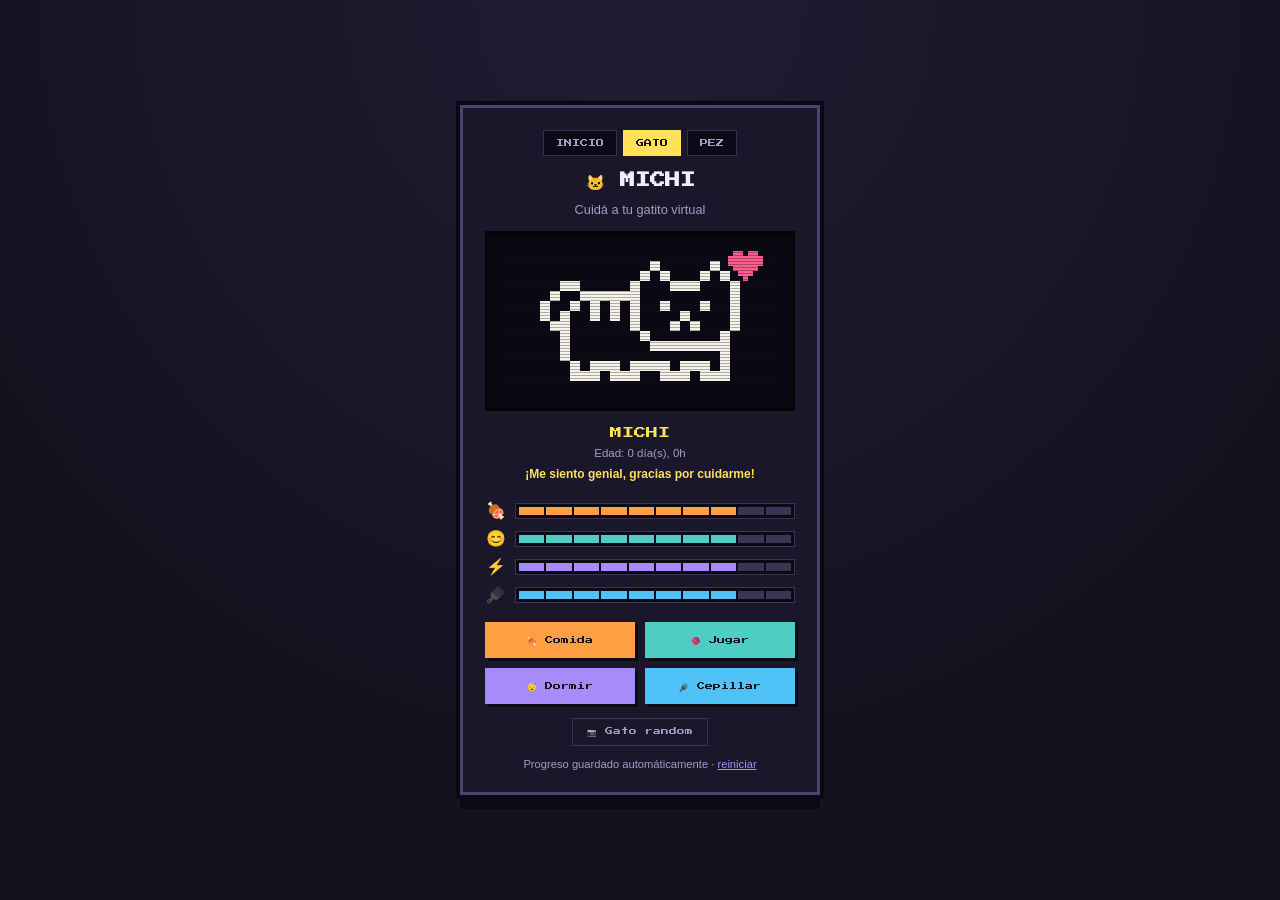
==== cat.html @ 88df9312 "Refactor game interface and add new features - Updated index.html to change the title and improve st" ====
<!DOCTYPE html>
<html lang="es">
<head>
<meta charset="UTF-8">
<meta name="viewport" content="width=device-width, initial-scale=1.0">
<title>Michi Tamagotchi</title>
<link rel="preconnect" href="https://fonts.googleapis.com">
<link rel="preconnect" href="https://fonts.gstatic.com" crossorigin>
<link href="https://fonts.googleapis.com/css2?family=Press+Start+2P&display=swap" rel="stylesheet">
<style>
  :root {
    --bg: #14121f;
    --shell: #211d33;
    --shell-border: #34304e;
    --screen: #0c0a16;
    --text: #f1eef7;
    --text-dim: #a49dc2;
    --pixel-on: #ffe15a;
    --pixel-off: #3a3552;

    --feed: #ff9f43;
    --play: #4ecdc4;
    --sleep: #a78bfa;
    --clean: #4fc3f7;
  }
  * { box-sizing: border-box; }
  body {
    margin: 0;
    min-height: 100vh;
    font-family: 'Segoe UI', Tahoma, Verdana, sans-serif;
    background: radial-gradient(circle at 50% 0%, #201c33, var(--bg) 70%);
    display: flex;
    align-items: center;
    justify-content: center;
    color: var(--text);
    padding: 16px;
  }
  .game {
    background: #1b172b;
    border: 3px solid #4a4370;
    box-shadow: 0 0 0 4px #0a0812, 0 14px 0 rgba(0,0,0,0.45);
    padding: 22px;
    width: 360px;
    max-width: 100%;
    text-align: center;
  }
  h1 {
    font-family: 'Press Start 2P', monospace;
    font-size: 0.95rem;
    line-height: 1.5;
    margin: 4px 0 10px;
    color: var(--text);
  }
  .subtitle {
    font-size: 0.8rem;
    color: var(--text-dim);
    margin-bottom: 14px;
  }
  .stage {
    background: var(--screen);
    border: 2px solid #050409;
    padding: 18px 10px;
    margin-bottom: 16px;
    position: relative;
    min-height: 180px;
    display: flex;
    align-items: center;
    justify-content: center;
    overflow: hidden;
    box-shadow: inset 0 3px 12px rgba(0,0,0,0.6);
  }
  /* CRT scanlines */
  .stage::after {
    content: '';
    position: absolute;
    inset: 0;
    pointer-events: none;
    z-index: 6;
    background: repeating-linear-gradient(
      0deg,
      rgba(0,0,0,0.30) 0px,
      rgba(0,0,0,0.30) 1px,
      transparent 1px,
      transparent 3px
    );
  }
  .cat {
    display: inline-block;
    line-height: 0;
    transition: transform 0.2s ease;
    cursor: pointer;
    user-select: none;
  }
  .cat-canvas {
    display: block;
    image-rendering: pixelated;
  }
  .photo-row {
    margin-bottom: 12px;
  }
  .photo-btn {
    background: transparent;
    border: 1px solid #3a3552;
    color: var(--text-dim);
    font-family: 'Press Start 2P', monospace;
    font-size: 0.48rem;
    padding: 8px 14px;
  }
  .photo-btn:hover {
    color: var(--text);
    border-color: var(--play);
    filter: none;
  }
  .photo-modal {
    position: fixed;
    inset: 0;
    z-index: 50;
    background: rgba(8, 6, 14, 0.82);
    display: flex;
    flex-direction: column;
    align-items: center;
    justify-content: center;
    gap: 18px;
    padding: 20px;
    cursor: pointer;
    animation: modalIn 0.18s ease-out;
  }
  .photo-modal.hidden { display: none; }
  @keyframes modalIn {
    from { opacity: 0; }
    to { opacity: 1; }
  }
  .polaroid {
    background: #f6f3ea;
    padding: 14px 14px 46px;
    box-shadow: 0 20px 45px rgba(0, 0, 0, 0.6);
    transform: rotate(-2deg);
    position: relative;
    animation: polaroidIn 0.28s cubic-bezier(0.2, 1.4, 0.5, 1);
  }
  @keyframes polaroidIn {
    from { transform: rotate(-2deg) scale(0.7); opacity: 0; }
    to { transform: rotate(-2deg) scale(1); opacity: 1; }
  }
  .polaroid-close {
    position: absolute;
    top: -14px;
    right: -14px;
    width: 34px;
    height: 34px;
    padding: 0;
    border: 3px solid #f6f3ea;
    border-radius: 50%;
    background: #e94560;
    color: #fff;
    font-size: 1.25rem;
    font-weight: 700;
    line-height: 1;
    box-shadow: 0 3px 10px rgba(0, 0, 0, 0.5);
    z-index: 2;
  }
  .polaroid-close:hover {
    background: #ff5d78;
    filter: none;
  }
  .polaroid-img {
    display: block;
    width: 260px;
    height: 260px;
    max-width: 68vw;
    max-height: 68vw;
    object-fit: cover;
    background: #ddd8cc;
  }
  .polaroid-img.loading { opacity: 0.25; }
  .polaroid-caption {
    position: absolute;
    left: 14px;
    right: 14px;
    bottom: 16px;
    text-align: center;
    font-family: 'Press Start 2P', monospace;
    font-size: 0.5rem;
    line-height: 1.6;
    color: #6b6486;
  }
  .photo-hint {
    font-size: 0.7rem;
    color: rgba(255, 255, 255, 0.55);
  }
  .cat.bounce { animation: bounce 0.5s ease; }
  .cat.sleep { animation: sway 3s ease-in-out infinite; }
  .cat.sad { animation: shiver 0.4s ease; }
  @keyframes bounce {
    0%, 100% { transform: translateY(0); }
    50% { transform: translateY(-18px); }
  }
  @keyframes sway {
    0%, 100% { transform: rotate(-4deg); }
    50% { transform: rotate(4deg); }
  }
  @keyframes shiver {
    0%, 100% { transform: translateX(0); }
    25% { transform: translateX(-4px); }
    75% { transform: translateX(4px); }
  }
  .emote-canvas {
    position: absolute;
    top: 18px;
    right: 30px;
    image-rendering: pixelated;
    animation: emotePulse 1.6s ease-in-out infinite;
  }
  @keyframes emotePulse {
    0%, 100% { transform: translateY(0) scale(1); }
    50% { transform: translateY(-5px) scale(1.08); }
  }
  .play-overlay {
    position: absolute;
    inset: 3px;
    background: var(--screen);
    display: flex;
    flex-direction: column;
    align-items: center;
    justify-content: center;
    overflow: hidden;
    z-index: 5;
  }
  .play-overlay.hidden { display: none; }
  .chase-track {
    position: relative;
    width: 100%;
    height: 112px;
  }
  .chase-canvas {
    position: absolute;
    top: 34px;
    left: 0;
    image-rendering: pixelated;
  }
  .play-overlay.laser .chase-canvas { animation: chaseCatLaser 1.8s ease-in-out; }
  .tool-canvas {
    position: absolute;
    left: 0;
    image-rendering: pixelated;
  }
  /* brushing: the cat stays put while the brush strokes its back */
  .play-overlay.brush .chase-canvas {
    left: 26%;
    animation: brushWiggle 0.45s ease-in-out infinite;
  }
  .play-overlay.brush .tool-canvas {
    top: 0;
    animation: brushStroke 0.6s ease-in-out infinite;
  }
  @keyframes brushWiggle {
    0%, 100% { transform: translateY(0); }
    50% { transform: translateY(2px); }
  }
  @keyframes brushStroke {
    0%, 100% { left: 30%; }
    50% { left: 58%; }
  }
  .chase-target {
    position: absolute;
    top: 0;
    left: 0;
    font-size: 1.2rem;
  }
  .play-overlay.laser .chase-target { animation: chaseTargetLaser 1.8s ease-in-out; color: #ff3b3b; text-shadow: 0 0 6px #ff3b3b; }
  @keyframes chaseCatLaser {
    0% { left: 0; transform: rotate(0deg); }
    20% { left: 30%; transform: rotate(-4deg); }
    40% { left: 8%; transform: rotate(4deg); }
    60% { left: 42%; transform: rotate(-4deg); }
    80% { left: 15%; transform: rotate(4deg); }
    100% { left: 32%; transform: rotate(0deg); }
  }
  @keyframes chaseTargetLaser {
    0% { left: 15%; }
    20% { left: 55%; }
    40% { left: 25%; }
    60% { left: 75%; }
    80% { left: 35%; }
    100% { left: 60%; }
  }
  .play-caption {
    margin-top: 6px;
    font-size: 0.72rem;
    color: var(--text-dim);
  }
  .catname {
    font-family: 'Press Start 2P', monospace;
    font-size: 0.75rem;
    margin: 4px 0 8px;
    color: var(--pixel-on);
  }
  .age {
    font-size: 0.72rem;
    color: var(--text-dim);
    margin-bottom: 8px;
  }
  .status-line {
    font-size: 0.75rem;
    min-height: 20px;
    margin-bottom: 14px;
    color: var(--pixel-on);
    font-weight: 600;
  }
  .stats { margin-bottom: 18px; }
  .stat-row {
    display: flex;
    align-items: center;
    gap: 8px;
    margin-bottom: 9px;
  }
  .stat-row .icon { width: 22px; text-align: center; font-size: 1rem; }
  .bar-track {
    flex: 1;
    display: flex;
    gap: 2px;
    background: var(--screen);
    border: 1px solid #3a3552;
    padding: 3px;
    height: 16px;
  }
  .bar-seg {
    flex: 1;
    background: var(--pixel-off);
    transition: background 0.25s ease;
  }
  .bar-seg.on { background: var(--seg-color, var(--pixel-on)); }
  .buttons {
    display: grid;
    grid-template-columns: 1fr 1fr;
    gap: 10px;
    margin-bottom: 14px;
  }
  button {
    border: none;
    cursor: pointer;
    transition: transform 0.08s ease, filter 0.15s ease;
  }
  button:hover { filter: brightness(1.08); }
  .buttons button {
    padding: 12px 8px;
    font-family: 'Press Start 2P', monospace;
    font-size: 0.5rem;
    line-height: 1.5;
    color: #16141f;
    box-shadow: 3px 3px 0 rgba(0,0,0,0.55);
  }
  .buttons button:active {
    transform: translate(2px, 2px);
    box-shadow: 1px 1px 0 rgba(0,0,0,0.55);
  }
  #btn-feed { background: var(--feed); }
  #btn-play { background: var(--play); }
  #btn-sleep { background: var(--sleep); }
  #btn-clean { background: var(--clean); }
  button:disabled {
    background: #3a3552 !important;
    color: #756e94;
    cursor: not-allowed;
    filter: none;
  }
  .footer-row {
    font-size: 0.7rem;
    color: var(--text-dim);
  }
  .reset-link {
    background: none;
    border: none;
    color: var(--sleep);
    text-decoration: underline;
    padding: 0;
    font-size: 0.7rem;
    font-weight: 400;
    cursor: pointer;
  }
  .tabs { display: flex; gap: 6px; justify-content: center; margin-bottom: 14px; }
  .tabs a {
    font-family: 'Press Start 2P', monospace;
    font-size: 0.5rem;
    text-decoration: none;
    padding: 8px 12px;
    color: var(--text-dim);
    background: var(--screen);
    border: 1px solid var(--shell-border);
  }
  .tabs a.active { color: #16141f; background: var(--pixel-on); border-color: var(--pixel-on); }
</style>
</head>
<body>
  <div class="game">
    <div class="tabs">
      <a href="index.html">INICIO</a>
      <a href="cat.html" class="active">GATO</a>
      <a href="fish.html">PEZ</a>
    </div>
    <h1>🐱 MICHI</h1>
    <div class="subtitle">Cuidá a tu gatito virtual</div>

    <div class="stage">
      <canvas id="emoteCanvas" class="emote-canvas" style="display:none;"></canvas>
      <div id="cat" class="cat"><canvas id="catCanvas" class="cat-canvas"></canvas></div>
      <div id="playOverlay" class="play-overlay hidden">
        <div class="chase-track">
          <span id="chaseTarget" class="chase-target"></span>
          <canvas id="chaseCanvas" class="chase-canvas"></canvas>
          <canvas id="toolCanvas" class="tool-canvas" style="display:none;"></canvas>
        </div>
        <div class="play-caption" id="playCaption"></div>
      </div>
    </div>

    <div class="catname" id="catname">MICHI</div>
    <div class="age" id="age">Edad: 0 días</div>
    <div class="status-line" id="statusLine">¡Hola! Estoy listo para jugar.</div>

    <div class="stats">
      <div class="stat-row">
        <span class="icon">🍖</span>
        <div class="bar-track" id="bar-hunger" style="--seg-color:var(--feed)"></div>
      </div>
      <div class="stat-row">
        <span class="icon">😊</span>
        <div class="bar-track" id="bar-happy" style="--seg-color:var(--play)"></div>
      </div>
      <div class="stat-row">
        <span class="icon">⚡</span>
        <div class="bar-track" id="bar-energy" style="--seg-color:var(--sleep)"></div>
      </div>
      <div class="stat-row">
        <span class="icon">🪮</span>
        <div class="bar-track" id="bar-clean" style="--seg-color:var(--clean)"></div>
      </div>
    </div>

    <div class="buttons">
      <button id="btn-feed">🍖 Comida</button>
      <button id="btn-play">🧶 Jugar</button>
      <button id="btn-sleep">😴 Dormir</button>
      <button id="btn-clean">🪮 Cepillar</button>
    </div>

    <div class="photo-row">
      <button id="btn-photo" class="photo-btn">📷 Gato random</button>
    </div>

    <div class="footer-row">
      Progreso guardado automáticamente · <button class="reset-link" id="resetBtn">reiniciar</button>
    </div>
  </div>

  <div id="photoModal" class="photo-modal hidden">
    <div class="polaroid">
      <button id="btn-photo-close" class="polaroid-close" aria-label="cerrar">×</button>
      <img id="photoImg" class="polaroid-img" alt="un gato random">
      <div class="polaroid-caption" id="photoCaption"></div>
    </div>
    <div class="photo-hint">tocá en cualquier lado para cerrar</div>
  </div>

  <audio id="meow1" src="sounds/meow-1889.mp3" preload="auto"></audio>
  <audio id="meow2" src="sounds/meow-1890.mp3" preload="auto"></audio>

<script>
(function() {
  const SAVE_KEY = 'michi-tamagotchi-save-v1';
  const SEGMENTS = 10;
  const TICK_MS = 3000;
  const DECAY = { hunger: 1.2, happy: 1.0, energy: 0.8, clean: 0.7 };

  const els = {
    cat: document.getElementById('cat'),
    statusLine: document.getElementById('statusLine'),
    age: document.getElementById('age'),
    catname: document.getElementById('catname'),
    bars: {
      hunger: document.getElementById('bar-hunger'),
      happy: document.getElementById('bar-happy'),
      energy: document.getElementById('bar-energy'),
      clean: document.getElementById('bar-clean'),
    },
    btnFeed: document.getElementById('btn-feed'),
    btnPlay: document.getElementById('btn-play'),
    btnSleep: document.getElementById('btn-sleep'),
    btnClean: document.getElementById('btn-clean'),
    resetBtn: document.getElementById('resetBtn'),
    photoModal: document.getElementById('photoModal'),
    btnPhotoClose: document.getElementById('btn-photo-close'),
    btnPhoto: document.getElementById('btn-photo'),
    photoImg: document.getElementById('photoImg'),
    photoCaption: document.getElementById('photoCaption'),
    playOverlay: document.getElementById('playOverlay'),
    chaseCanvas: document.getElementById('chaseCanvas'),
    toolCanvas: document.getElementById('toolCanvas'),
    chaseTarget: document.getElementById('chaseTarget'),
    playCaption: document.getElementById('playCaption'),
    catCanvas: document.getElementById('catCanvas'),
    emoteCanvas: document.getElementById('emoteCanvas'),
  };

  // build pixel-bar segments once
  Object.values(els.bars).forEach(track => {
    for (let i = 0; i < SEGMENTS; i++) {
      const seg = document.createElement('div');
      seg.className = 'bar-seg';
      track.appendChild(seg);
    }
  });

  function defaultState() {
    return {
      hunger: 80,
      happy: 80,
      energy: 80,
      clean: 80,
      asleep: false,
      birthTime: Date.now(),
      lastUpdate: Date.now(),
      name: 'MICHI',
      godMode: false,
    };
  }

  let state = load();

  function load() {
    try {
      const raw = localStorage.getItem(SAVE_KEY);
      if (!raw) return defaultState();
      return Object.assign(defaultState(), JSON.parse(raw));
    } catch (e) {
      return defaultState();
    }
  }

  function save() {
    localStorage.setItem(SAVE_KEY, JSON.stringify(state));
  }

  function clamp(v) {
    return Math.max(0, Math.min(100, v));
  }

  function applyDecaySince(lastTime) {
    const now = Date.now();
    const elapsedSeconds = Math.max(0, (now - lastTime) / 1000);
    const ticks = elapsedSeconds / (TICK_MS / 1000);
    if (ticks <= 0 || state.godMode) return;
    const sleepFactor = state.asleep ? 0.3 : 1;
    state.hunger = clamp(state.hunger - DECAY.hunger * ticks * sleepFactor);
    state.happy = clamp(state.happy - DECAY.happy * ticks * sleepFactor);
    state.clean = clamp(state.clean - DECAY.clean * ticks * sleepFactor);
    if (state.asleep) {
      state.energy = clamp(state.energy + 1.5 * ticks);
      if (state.energy >= 100) state.asleep = false;
    } else {
      state.energy = clamp(state.energy - DECAY.energy * ticks);
    }
  }

  function updateBarTrack(track, value) {
    const filled = Math.round((value / 100) * SEGMENTS);
    const segs = track.children;
    for (let i = 0; i < segs.length; i++) {
      segs[i].classList.toggle('on', i < filled);
    }
  }

  function updateBars() {
    updateBarTrack(els.bars.hunger, state.hunger);
    updateBarTrack(els.bars.happy, state.happy);
    updateBarTrack(els.bars.energy, state.energy);
    updateBarTrack(els.bars.clean, state.clean);
  }

  function updateAge() {
    const days = Math.floor((Date.now() - state.birthTime) / (1000 * 60 * 60 * 24));
    const hours = Math.floor(((Date.now() - state.birthTime) / (1000 * 60 * 60)) % 24);
    els.age.textContent = `Edad: ${days} día(s), ${hours}h`;
  }

  function currentMood() {
    const avg = (state.hunger + state.happy + state.energy + state.clean) / 4;
    if (state.asleep) return 'sleep';
    if (avg < 30) return 'sad';
    if (state.hunger < 25) return 'hungry';
    if (state.clean < 25) return 'dirty';
    if (avg > 75) return 'happy';
    return 'neutral';
  }

  // Random photo of a real cat from cataas.com (no API key needed).
  function showRandomPhoto() {
    els.photoModal.classList.remove('hidden');
    els.photoImg.classList.add('loading');
    els.photoCaption.textContent = 'buscando...';
    els.photoImg.src = 'https://cataas.com/cat?width=500&r=' + Date.now();
  }

  function hidePhoto() {
    els.photoModal.classList.add('hidden');
    els.photoImg.removeAttribute('src');
  }

  // 'o' = filled pixel, '.' = transparent.
  // Generated from a reference PNG with: node tools/png2grid.js <image>.png 20
  const SPRITE_BASE = [
    '...........o.....o..',
    '..........o.o...o.o.',
    '..oo.....o...ooo...o',
    '.o..oooooo.........o',
    'o..o.o.o.o..o...o..o',
    'o.o..o.o.o....o....o',
    '.oo......o...o.o...o',
    '..o.......o.......o.',
    '..o........oooooooo.',
    '..o...............o.',
    '...o.ooo.oooo.ooo.o.',
    '...ooo.ooo..ooo.ooo.',
  ];

  // Second frame of the run cycle: rows that replace the paws.
  const PAWS_UP = {
    10: '...o.ooo.oooo.ooo.o.',
    11: '..ooo.ooo..ooo.ooo..',
  };

  const INK = '#f6f3ea';

  // The sprite is too small for facial expressions, so mood is shown as an
  // emote next to the cat.
  const EMOTES = {
    happy: {
      color: '#ff5d8f',
      rows: [
        '.oo.oo.',
        'ooooooo',
        'ooooooo',
        '.ooooo.',
        '..ooo..',
        '...o...',
      ],
    },
    hungry: {
      color: '#ffb14e',
      rows: [
        '.......',
        '..o...o',
        '.ooo.oo',
        'ooooooo',
        '.ooo.oo',
        '..o...o',
      ],
    },
    sad: {
      color: '#6ec6ff',
      rows: [
        '...o...',
        '...o...',
        '..ooo..',
        '.ooooo.',
        '.ooooo.',
        '..ooo..',
      ],
    },
    dirty: {
      color: '#b6a77d',
      rows: [
        '..ooo..',
        '.ooooo.',
        'oo.o.oo',
        'ooooooo',
        '.o.o.o.',
        '..o.o..',
      ],
    },
    sleep: {
      color: '#ffe15a',
      rows: [
        'ooooooo',
        '.....oo',
        '...ooo.',
        '..ooo..',
        'oo.....',
        'ooooooo',
      ],
    },
  };

  function drawPixelRows(canvas, rows, color, scale) {
    const w = rows[0].length;
    const h = rows.length;
    canvas.width = w * scale;
    canvas.height = h * scale;
    const ctx = canvas.getContext('2d');
    ctx.clearRect(0, 0, canvas.width, canvas.height);
    ctx.fillStyle = color;
    for (let y = 0; y < h; y++) {
      for (let x = 0; x < w; x++) {
        if (rows[y][x] === 'o') ctx.fillRect(x * scale, y * scale, scale, scale);
      }
    }
  }

  function drawEmote(mood) {
    const emote = EMOTES[mood];
    if (!emote) {
      els.emoteCanvas.style.display = 'none';
      return;
    }
    drawPixelRows(els.emoteCanvas, emote.rows, emote.color, 5);
    els.emoteCanvas.style.display = 'block';
  }

  function drawSprite(canvas, variant, scale) {
    const rows = SPRITE_BASE.map((row, i) => (variant && PAWS_UP[i]) || row);
    drawPixelRows(canvas, rows, INK, scale);
  }

  function statusFor(mood) {
    switch (mood) {
      case 'sleep': return 'Zzz... durmiendo tranquilo.';
      case 'sad': return 'Me siento muy triste, necesito atención...';
      case 'hungry': return 'Tengo hambre, ¿me das de comer?';
      case 'dirty': return 'Estoy despeinado, ¡un cepillado me vendría bien!';
      case 'happy': return '¡Me siento genial, gracias por cuidarme!';
      default: return 'Todo tranquilo por aquí.';
    }
  }

  drawSprite(els.catCanvas, 0, 10);

  function render() {
    updateBars();
    updateAge();
    const mood = currentMood();
    els.catname.textContent = state.name;
    els.statusLine.textContent = statusFor(mood);
    drawEmote(mood);
    els.cat.className = 'cat'
      + (state.asleep ? ' sleep' : (mood === 'sad' ? ' sad' : ''));

    const disableActive = state.asleep;
    els.btnFeed.disabled = disableActive;
    els.btnPlay.disabled = disableActive;
    els.btnClean.disabled = disableActive;
    els.btnSleep.textContent = state.asleep ? '☀️ Despertar' : '😴 Dormir';
  }

  let audioCtx = null;
  function getAudioCtx() {
    if (!audioCtx) audioCtx = new (window.AudioContext || window.webkitAudioContext)();
    if (audioCtx.state === 'suspended') audioCtx.resume();
    return audioCtx;
  }

  let currentClip = null;
  let current8bit = null;

  function stopCurrentSound() {
    if (currentClip) {
      currentClip.pause();
      currentClip.currentTime = 0;
      currentClip = null;
    }
    if (current8bit) {
      const { osc, gain, ctx } = current8bit;
      const now = ctx.currentTime;
      try {
        gain.gain.cancelScheduledValues(now);
        gain.gain.setValueAtTime(gain.gain.value, now);
        gain.gain.linearRampToValueAtTime(0.0001, now + 0.02);
        osc.stop(now + 0.03);
      } catch (e) {
        // already stopped
      }
      current8bit = null;
    }
  }

  function playMeow8bit(ctx, now) {
    const osc = ctx.createOscillator();
    const gain = ctx.createGain();
    osc.type = 'square';
    osc.connect(gain);
    gain.connect(ctx.destination);
    current8bit = { osc, gain, ctx };
    osc.onended = () => { if (current8bit && current8bit.osc === osc) current8bit = null; };

    const steps = [
      [0.000, 330], [0.030, 330],
      [0.030, 494], [0.060, 494],
      [0.060, 660], [0.100, 660],
      [0.100, 587], [0.140, 587],
      [0.140, 440], [0.190, 440],
      [0.190, 349], [0.240, 349],
    ];
    steps.forEach(([t, f]) => osc.frequency.setValueAtTime(f, now + t));

    gain.gain.setValueAtTime(0.0001, now);
    gain.gain.setValueAtTime(0.16, now + 0.005);
    gain.gain.setValueAtTime(0.16, now + 0.20);
    gain.gain.exponentialRampToValueAtTime(0.0001, now + 0.26);

    osc.start(now);
    osc.stop(now + 0.27);
  }

  const meowClips = [
    document.getElementById('meow1'),
    document.getElementById('meow2'),
  ];

  function playMeowSample() {
    const clip = meowClips[Math.floor(Math.random() * meowClips.length)];
    clip.currentTime = 0;
    clip.volume = 0.7;
    currentClip = clip;
    clip.onended = () => { if (currentClip === clip) currentClip = null; };
    const started = clip.play();
    if (started && started.catch) {
      // fall back to the chiptune meow if the mp3 can't play
      started.catch(() => {
        currentClip = null;
        const ctx = getAudioCtx();
        playMeow8bit(ctx, ctx.currentTime);
      });
    }
  }

  function playMeow() {
    try {
      stopCurrentSound();
      playMeowSample();
    } catch (e) {
      // audio unavailable
    }
  }

  function bounceCat() {
    els.cat.classList.add('bounce');
    setTimeout(() => els.cat.classList.remove('bounce'), 500);
  }

  let playAnimTimer = null;
  let chaseFrameTimer = null;

  function runPlayAnimation() {
    clearTimeout(playAnimTimer);
    clearInterval(chaseFrameTimer);
    els.playOverlay.classList.remove('laser', 'brush', 'hidden');
    void els.playOverlay.offsetWidth; // restart CSS animations

    let frame = 0;
    drawSprite(els.chaseCanvas, 0, 6);
    chaseFrameTimer = setInterval(() => {
      frame = (frame + 1) % 2;
      drawSprite(els.chaseCanvas, frame, 6);
    }, 170);

    els.chaseTarget.textContent = '●';
    els.chaseTarget.style.display = 'block';
    els.toolCanvas.style.display = 'none';
    els.playCaption.textContent = '¡Michi persigue el láser!';
    els.playOverlay.classList.add('laser');
    els.cat.style.visibility = 'hidden';
    playAnimTimer = setTimeout(() => {
      clearInterval(chaseFrameTimer);
      els.playOverlay.classList.add('hidden');
      els.playOverlay.classList.remove('laser');
      els.cat.style.visibility = 'visible';
    }, 1800);
  }

  // Side view: handle on top, bristles below.
  const BRUSH = [
    'ooooooo',
    'ooooooo',
    'o.o.o.o',
    'o.o.o.o',
  ];

  function runBrushAnimation() {
    clearTimeout(playAnimTimer);
    clearInterval(chaseFrameTimer);
    els.playOverlay.classList.remove('laser', 'brush', 'hidden');
    void els.playOverlay.offsetWidth; // restart CSS animations

    drawSprite(els.chaseCanvas, 0, 6);
    els.chaseTarget.style.display = 'none';
    drawPixelRows(els.toolCanvas, BRUSH, '#ffd27f', 5);
    els.toolCanvas.style.display = 'block';
    els.playCaption.textContent = '¡Michi se deja cepillar!';
    els.playOverlay.classList.add('brush');
    els.cat.style.visibility = 'hidden';
    playAnimTimer = setTimeout(() => {
      els.playOverlay.classList.add('hidden');
      els.playOverlay.classList.remove('brush');
      els.toolCanvas.style.display = 'none';
      els.cat.style.visibility = 'visible';
    }, 1800);
  }

  function feed() {
    if (state.asleep) return;
    state.hunger = clamp(state.hunger + 25);
    state.happy = clamp(state.happy + 3);
    bounceCat();
    tick();
  }

  function play() {
    if (state.asleep) return;
    state.happy = clamp(state.happy + 20);
    state.energy = clamp(state.energy - 10);
    state.hunger = clamp(state.hunger - 5);
    runPlayAnimation();
    tick();
  }

  function toggleSleep() {
    state.asleep = !state.asleep;
    tick();
  }

  function cleanCat() {
    if (state.asleep) return;
    state.clean = clamp(state.clean + 30);
    state.happy = clamp(state.happy + 5);
    runBrushAnimation();
    tick();
  }

  function tick() {
    applyDecaySince(state.lastUpdate);
    state.lastUpdate = Date.now();
    render();
    save();
  }

  els.cat.addEventListener('click', playMeow);
  els.btnFeed.addEventListener('click', feed);
  els.btnPlay.addEventListener('click', play);
  els.btnSleep.addEventListener('click', toggleSleep);
  els.btnClean.addEventListener('click', cleanCat);

  els.btnPhoto.addEventListener('click', showRandomPhoto);
  els.btnPhotoClose.addEventListener('click', hidePhoto);
  els.photoModal.addEventListener('click', hidePhoto);
  document.addEventListener('keydown', (e) => {
    if (e.key === 'Escape') hidePhoto();
  });
  els.photoImg.addEventListener('load', () => {
    els.photoImg.classList.remove('loading');
    els.photoCaption.textContent = 'un gato cualquiera';
  });
  els.photoImg.addEventListener('error', () => {
    els.photoImg.classList.remove('loading');
    els.photoCaption.textContent = 'no se pudo traer la foto :(';
  });
  els.resetBtn.addEventListener('click', () => {
    if (confirm('¿Reiniciar el juego? Se perderá el progreso de Michi.')) {
      state = defaultState();
      save();
      render();
    }
  });

  applyDecaySince(state.lastUpdate);
  state.lastUpdate = Date.now();
  save();
  render();

  setInterval(tick, TICK_MS);

  // ---- console cheats ----
  const STATS = ['hunger', 'happy', 'energy', 'clean'];
  const DAY_MS = 86400000;

  function setStat(name, value) {
    const key = String(name).toLowerCase();
    if (!STATS.includes(key)) return 'Unknown stat. Use: ' + STATS.join(', ') + '.';
    state[key] = clamp(Number(value));
    tick();
    return key + ' = ' + Math.round(state[key]);
  }

  window.michi = {
    help() {
      console.log([
        '',
        '  ╔══════════════════════════════════╗',
        '  ║   MICHI · console cheats         ║',
        '  ╚══════════════════════════════════╝',
        '',
        '  michi.status()            show stats',
        '  michi.fill()              everything to 100',
        '  michi.drain()             everything to 0',
        '  michi.set("hunger", 50)   set one stat',
        '  michi.god()               toggle: stats stop decaying',
        '  michi.age(30)             add days of age',
        '  michi.rename("Pelusa")    rename the cat',
        '  michi.meow()              meow',
        '  michi.play()              play animation',
        '  michi.photo()             random photo of a real cat',
        '  michi.reset()             wipe the save',
        '',
        '  stats: ' + STATS.join(', '),
        '',
      ].join('\n'));
    },
    status() {
      return {
        name: state.name,
        hunger: Math.round(state.hunger),
        happy: Math.round(state.happy),
        energy: Math.round(state.energy),
        clean: Math.round(state.clean),
        asleep: state.asleep,
        godMode: state.godMode,
        ageDays: Math.floor((Date.now() - state.birthTime) / DAY_MS),
      };
    },
    set: setStat,
    fill() {
      state.hunger = state.happy = state.energy = state.clean = 100;
      tick();
      return 'All stats at 100.';
    },
    drain() {
      state.hunger = state.happy = state.energy = state.clean = 0;
      tick();
      return 'All stats at 0.';
    },
    god() {
      state.godMode = !state.godMode;
      tick();
      return 'God mode ' + (state.godMode ? 'ON: stats no longer decay.' : 'OFF.');
    },
    age(days) {
      state.birthTime -= (Number(days) || 1) * DAY_MS;
      tick();
      return state.name + ' is now ' + Math.floor((Date.now() - state.birthTime) / DAY_MS) + ' day(s) old.';
    },
    rename(newName) {
      if (!newName) return 'Name: ' + state.name;
      state.name = String(newName).toUpperCase().slice(0, 12);
      tick();
      return 'Renamed to ' + state.name;
    },
    meow() { playMeow(); },
    play() { play(); },
    photo() { showRandomPhoto(); },
    reset() {
      state = defaultState();
      save();
      render();
      return 'Save wiped.';
    },
  };

  console.log(
    '%c' + [
      '',
      '   /\\_/\\   ' + '  michi is listening...',
      '  ( o.o )  ' + '  type michi.help() for cheats',
      '   > ^ <   ',
      '',
    ].join('\n'),
    'color:#ffe15a; font-family:monospace; font-size:12px;'
  );
})();
</script>
</body>
</html>
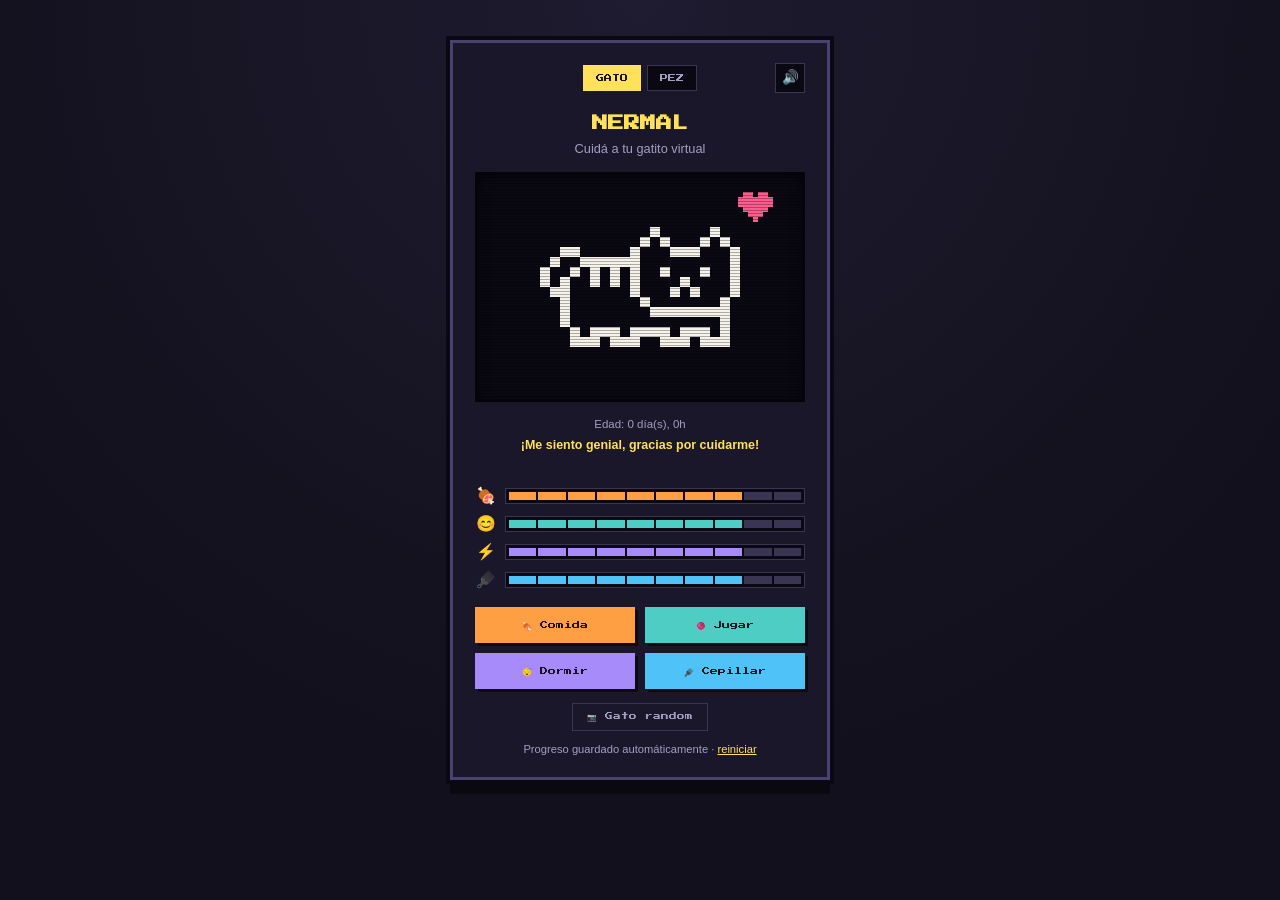
==== commit 48b5a8bb: "Update game titles and refactor styles for consistency across pages" ====
--- a/cat.html
+++ b/cat.html
@@ -3,86 +3,18 @@
 <head>
 <meta charset="UTF-8">
 <meta name="viewport" content="width=device-width, initial-scale=1.0">
-<title>Michi Tamagotchi</title>
+<title>Nermal · Tamagochis</title>
 <link rel="preconnect" href="https://fonts.googleapis.com">
 <link rel="preconnect" href="https://fonts.gstatic.com" crossorigin>
 <link href="https://fonts.googleapis.com/css2?family=Press+Start+2P&display=swap" rel="stylesheet">
+<link rel="stylesheet" href="common.css">
 <style>
-  :root {
-    --bg: #14121f;
-    --shell: #211d33;
-    --shell-border: #34304e;
-    --screen: #0c0a16;
-    --text: #f1eef7;
-    --text-dim: #a49dc2;
-    --pixel-on: #ffe15a;
-    --pixel-off: #3a3552;
-
-    --feed: #ff9f43;
-    --play: #4ecdc4;
-    --sleep: #a78bfa;
-    --clean: #4fc3f7;
-  }
-  * { box-sizing: border-box; }
-  body {
-    margin: 0;
-    min-height: 100vh;
-    font-family: 'Segoe UI', Tahoma, Verdana, sans-serif;
-    background: radial-gradient(circle at 50% 0%, #201c33, var(--bg) 70%);
+  :root { --accent: var(--cat); }
+  .stage {
     display: flex;
     align-items: center;
     justify-content: center;
-    color: var(--text);
-    padding: 16px;
-  }
-  .game {
-    background: #1b172b;
-    border: 3px solid #4a4370;
-    box-shadow: 0 0 0 4px #0a0812, 0 14px 0 rgba(0,0,0,0.45);
-    padding: 22px;
-    width: 360px;
-    max-width: 100%;
-    text-align: center;
-  }
-  h1 {
-    font-family: 'Press Start 2P', monospace;
-    font-size: 0.95rem;
-    line-height: 1.5;
-    margin: 4px 0 10px;
-    color: var(--text);
-  }
-  .subtitle {
-    font-size: 0.8rem;
-    color: var(--text-dim);
-    margin-bottom: 14px;
-  }
-  .stage {
-    background: var(--screen);
-    border: 2px solid #050409;
     padding: 18px 10px;
-    margin-bottom: 16px;
-    position: relative;
-    min-height: 180px;
-    display: flex;
-    align-items: center;
-    justify-content: center;
-    overflow: hidden;
-    box-shadow: inset 0 3px 12px rgba(0,0,0,0.6);
-  }
-  /* CRT scanlines */
-  .stage::after {
-    content: '';
-    position: absolute;
-    inset: 0;
-    pointer-events: none;
-    z-index: 6;
-    background: repeating-linear-gradient(
-      0deg,
-      rgba(0,0,0,0.30) 0px,
-      rgba(0,0,0,0.30) 1px,
-      transparent 1px,
-      transparent 3px
-    );
   }
   .cat {
     display: inline-block;
@@ -100,7 +32,7 @@
   }
   .photo-btn {
     background: transparent;
-    border: 1px solid #3a3552;
+    border: 1px solid var(--line);
     color: var(--text-dim);
     font-family: 'Press Start 2P', monospace;
     font-size: 0.48rem;
@@ -108,7 +40,7 @@
   }
   .photo-btn:hover {
     color: var(--text);
-    border-color: var(--play);
+    border-color: var(--accent);
     filter: none;
   }
   .photo-modal {
@@ -132,7 +64,7 @@
   }
   .polaroid {
     background: #f6f3ea;
-    padding: 14px 14px 46px;
+    padding: 14px 14px 58px;
     box-shadow: 0 20px 45px rgba(0, 0, 0, 0.6);
     transform: rotate(-2deg);
     position: relative;
@@ -177,13 +109,24 @@
     position: absolute;
     left: 14px;
     right: 14px;
-    bottom: 16px;
+    bottom: 28px;
     text-align: center;
     font-family: 'Press Start 2P', monospace;
     font-size: 0.5rem;
     line-height: 1.6;
     color: #6b6486;
   }
+  .polaroid-credit {
+    position: absolute;
+    left: 14px;
+    right: 14px;
+    bottom: 10px;
+    text-align: center;
+    font-size: 0.62rem;
+    color: #8f89a3;
+  }
+  .polaroid-credit a { color: inherit; }
+  .polaroid-credit a:hover { color: #4a4370; }
   .photo-hint {
     font-size: 0.7rem;
     color: rgba(255, 255, 255, 0.55);
@@ -289,24 +232,6 @@
     font-size: 0.72rem;
     color: var(--text-dim);
   }
-  .catname {
-    font-family: 'Press Start 2P', monospace;
-    font-size: 0.75rem;
-    margin: 4px 0 8px;
-    color: var(--pixel-on);
-  }
-  .age {
-    font-size: 0.72rem;
-    color: var(--text-dim);
-    margin-bottom: 8px;
-  }
-  .status-line {
-    font-size: 0.75rem;
-    min-height: 20px;
-    margin-bottom: 14px;
-    color: var(--pixel-on);
-    font-weight: 600;
-  }
   .stats { margin-bottom: 18px; }
   .stat-row {
     display: flex;
@@ -320,85 +245,32 @@
     display: flex;
     gap: 2px;
     background: var(--screen);
-    border: 1px solid #3a3552;
+    border: 1px solid var(--line);
     padding: 3px;
     height: 16px;
   }
   .bar-seg {
     flex: 1;
-    background: var(--pixel-off);
+    background: var(--line);
     transition: background 0.25s ease;
   }
-  .bar-seg.on { background: var(--seg-color, var(--pixel-on)); }
-  .buttons {
-    display: grid;
-    grid-template-columns: 1fr 1fr;
-    gap: 10px;
-    margin-bottom: 14px;
-  }
-  button {
-    border: none;
-    cursor: pointer;
-    transition: transform 0.08s ease, filter 0.15s ease;
-  }
-  button:hover { filter: brightness(1.08); }
-  .buttons button {
-    padding: 12px 8px;
-    font-family: 'Press Start 2P', monospace;
-    font-size: 0.5rem;
-    line-height: 1.5;
-    color: #16141f;
-    box-shadow: 3px 3px 0 rgba(0,0,0,0.55);
-  }
-  .buttons button:active {
-    transform: translate(2px, 2px);
-    box-shadow: 1px 1px 0 rgba(0,0,0,0.55);
-  }
+  .bar-seg.on { background: var(--seg-color, var(--accent)); }
   #btn-feed { background: var(--feed); }
   #btn-play { background: var(--play); }
   #btn-sleep { background: var(--sleep); }
   #btn-clean { background: var(--clean); }
-  button:disabled {
-    background: #3a3552 !important;
-    color: #756e94;
-    cursor: not-allowed;
-    filter: none;
-  }
-  .footer-row {
-    font-size: 0.7rem;
-    color: var(--text-dim);
-  }
-  .reset-link {
-    background: none;
-    border: none;
-    color: var(--sleep);
-    text-decoration: underline;
-    padding: 0;
-    font-size: 0.7rem;
-    font-weight: 400;
-    cursor: pointer;
-  }
-  .tabs { display: flex; gap: 6px; justify-content: center; margin-bottom: 14px; }
-  .tabs a {
-    font-family: 'Press Start 2P', monospace;
-    font-size: 0.5rem;
-    text-decoration: none;
-    padding: 8px 12px;
-    color: var(--text-dim);
-    background: var(--screen);
-    border: 1px solid var(--shell-border);
-  }
-  .tabs a.active { color: #16141f; background: var(--pixel-on); border-color: var(--pixel-on); }
 </style>
 </head>
 <body>
   <div class="game">
-    <div class="tabs">
-      <a href="index.html">INICIO</a>
-      <a href="cat.html" class="active">GATO</a>
-      <a href="fish.html">PEZ</a>
+    <div class="topbar">
+      <nav class="tabs">
+        <a href="cat.html" class="active">GATO</a>
+        <a href="fish.html">PEZ</a>
+      </nav>
+      <button id="btn-mute" class="mute-btn" aria-pressed="false" title="Silenciar">🔊</button>
     </div>
-    <h1>🐱 MICHI</h1>
+    <h1 id="petName">NERMAL</h1>
     <div class="subtitle">Cuidá a tu gatito virtual</div>
 
     <div class="stage">
@@ -414,7 +286,6 @@
       </div>
     </div>
 
-    <div class="catname" id="catname">MICHI</div>
     <div class="age" id="age">Edad: 0 días</div>
     <div class="status-line" id="statusLine">¡Hola! Estoy listo para jugar.</div>
 
@@ -458,6 +329,9 @@
       <button id="btn-photo-close" class="polaroid-close" aria-label="cerrar">×</button>
       <img id="photoImg" class="polaroid-img" alt="un gato random">
       <div class="polaroid-caption" id="photoCaption"></div>
+      <div class="polaroid-credit">
+        foto de <a id="photoCredit" href="https://cataas.com" target="_blank" rel="noopener">cataas.com</a>
+      </div>
     </div>
     <div class="photo-hint">tocá en cualquier lado para cerrar</div>
   </div>
@@ -470,13 +344,18 @@
   const SAVE_KEY = 'michi-tamagotchi-save-v1';
   const SEGMENTS = 10;
   const TICK_MS = 3000;
-  const DECAY = { hunger: 1.2, happy: 1.0, energy: 0.8, clean: 0.7 };
+  // points lost per tick: a full hunger bar lasts ~40 min
+  const DECAY = { hunger: 0.12, happy: 0.1, energy: 0.08, clean: 0.07 };
+  const SLEEP_REGEN = 0.3;
+  const DEFAULT_NAME = 'NERMAL';
+  const MUTE_KEY = 'tamagochis-muted';
 
   const els = {
     cat: document.getElementById('cat'),
     statusLine: document.getElementById('statusLine'),
     age: document.getElementById('age'),
-    catname: document.getElementById('catname'),
+    petName: document.getElementById('petName'),
+    btnMute: document.getElementById('btn-mute'),
     bars: {
       hunger: document.getElementById('bar-hunger'),
       happy: document.getElementById('bar-happy'),
@@ -520,7 +399,7 @@
       asleep: false,
       birthTime: Date.now(),
       lastUpdate: Date.now(),
-      name: 'MICHI',
+      name: DEFAULT_NAME,
       godMode: false,
     };
   }
@@ -531,10 +410,34 @@
     try {
       const raw = localStorage.getItem(SAVE_KEY);
       if (!raw) return defaultState();
-      return Object.assign(defaultState(), JSON.parse(raw));
+      const saved = JSON.parse(raw);
+      if (saved.name === 'MICHI') saved.name = DEFAULT_NAME;  // old default name
+      return Object.assign(defaultState(), saved);
     } catch (e) {
       return defaultState();
     }
+  }
+
+  // Shared with the fish page, so muting one mutes both.
+  let muted = false;
+  try { muted = localStorage.getItem(MUTE_KEY) === '1'; } catch (e) {}
+
+  function setMuted(value) {
+    muted = value;
+    try { localStorage.setItem(MUTE_KEY, muted ? '1' : '0'); } catch (e) {}
+    if (muted) stopCurrentSound();
+    renderMute();
+  }
+
+  function renderMute() {
+    els.btnMute.textContent = muted ? '🔇' : '🔊';
+    els.btnMute.setAttribute('aria-pressed', String(muted));
+    els.btnMute.title = muted ? 'Activar sonido' : 'Silenciar';
+  }
+
+  // 'NERMAL' -> 'Nermal', for use inside sentences
+  function displayName() {
+    return state.name.charAt(0) + state.name.slice(1).toLowerCase();
   }
 
   function save() {
@@ -555,7 +458,7 @@
     state.happy = clamp(state.happy - DECAY.happy * ticks * sleepFactor);
     state.clean = clamp(state.clean - DECAY.clean * ticks * sleepFactor);
     if (state.asleep) {
-      state.energy = clamp(state.energy + 1.5 * ticks);
+      state.energy = clamp(state.energy + SLEEP_REGEN * ticks);
       if (state.energy >= 100) state.asleep = false;
     } else {
       state.energy = clamp(state.energy - DECAY.energy * ticks);
@@ -607,7 +510,6 @@
   }
 
   // 'o' = filled pixel, '.' = transparent.
-  // Generated from a reference PNG with: node tools/png2grid.js <image>.png 20
   const SPRITE_BASE = [
     '...........o.....o..',
     '..........o.o...o.o.',
@@ -738,7 +640,7 @@
     updateBars();
     updateAge();
     const mood = currentMood();
-    els.catname.textContent = state.name;
+    els.petName.textContent = state.name;
     els.statusLine.textContent = statusFor(mood);
     drawEmote(mood);
     els.cat.className = 'cat'
@@ -833,6 +735,7 @@
   }
 
   function playMeow() {
+    if (muted) return;
     try {
       stopCurrentSound();
       playMeowSample();
@@ -865,7 +768,7 @@
     els.chaseTarget.textContent = '●';
     els.chaseTarget.style.display = 'block';
     els.toolCanvas.style.display = 'none';
-    els.playCaption.textContent = '¡Michi persigue el láser!';
+    els.playCaption.textContent = '¡' + displayName() + ' persigue el láser!';
     els.playOverlay.classList.add('laser');
     els.cat.style.visibility = 'hidden';
     playAnimTimer = setTimeout(() => {
@@ -894,7 +797,7 @@
     els.chaseTarget.style.display = 'none';
     drawPixelRows(els.toolCanvas, BRUSH, '#ffd27f', 5);
     els.toolCanvas.style.display = 'block';
-    els.playCaption.textContent = '¡Michi se deja cepillar!';
+    els.playCaption.textContent = '¡' + displayName() + ' se deja cepillar!';
     els.playOverlay.classList.add('brush');
     els.cat.style.visibility = 'hidden';
     playAnimTimer = setTimeout(() => {
@@ -943,6 +846,7 @@
   }
 
   els.cat.addEventListener('click', playMeow);
+  els.btnMute.addEventListener('click', () => setMuted(!muted));
   els.btnFeed.addEventListener('click', feed);
   els.btnPlay.addEventListener('click', play);
   els.btnSleep.addEventListener('click', toggleSleep);
@@ -951,6 +855,8 @@
   els.btnPhoto.addEventListener('click', showRandomPhoto);
   els.btnPhotoClose.addEventListener('click', hidePhoto);
   els.photoModal.addEventListener('click', hidePhoto);
+  // the credit link opens in a new tab without closing the photo
+  document.getElementById('photoCredit').addEventListener('click', (e) => e.stopPropagation());
   document.addEventListener('keydown', (e) => {
     if (e.key === 'Escape') hidePhoto();
   });
@@ -963,7 +869,7 @@
     els.photoCaption.textContent = 'no se pudo traer la foto :(';
   });
   els.resetBtn.addEventListener('click', () => {
-    if (confirm('¿Reiniciar el juego? Se perderá el progreso de Michi.')) {
+    if (confirm('¿Reiniciar el juego? Se perderá el progreso de ' + displayName() + '.')) {
       state = defaultState();
       save();
       render();
@@ -974,6 +880,7 @@
   state.lastUpdate = Date.now();
   save();
   render();
+  renderMute();
 
   setInterval(tick, TICK_MS);
 
@@ -989,25 +896,25 @@
     return key + ' = ' + Math.round(state[key]);
   }
 
-  window.michi = {
+  window.cat = {
     help() {
       console.log([
         '',
         '  ╔══════════════════════════════════╗',
-        '  ║   MICHI · console cheats         ║',
+        '  ║   CAT · console cheats           ║',
         '  ╚══════════════════════════════════╝',
         '',
-        '  michi.status()            show stats',
-        '  michi.fill()              everything to 100',
-        '  michi.drain()             everything to 0',
-        '  michi.set("hunger", 50)   set one stat',
-        '  michi.god()               toggle: stats stop decaying',
-        '  michi.age(30)             add days of age',
-        '  michi.rename("Pelusa")    rename the cat',
-        '  michi.meow()              meow',
-        '  michi.play()              play animation',
-        '  michi.photo()             random photo of a real cat',
-        '  michi.reset()             wipe the save',
+        '  cat.status()              show stats',
+        '  cat.fill()                everything to 100',
+        '  cat.drain()               everything to 0',
+        '  cat.set("hunger", 50)     set one stat',
+        '  cat.god()                 toggle: stats stop decaying',
+        '  cat.age(30)               add days of age',
+        '  cat.rename("Pelusa")      rename the cat',
+        '  cat.meow()                meow',
+        '  cat.play()                play animation',
+        '  cat.photo()               random photo of a real cat',
+        '  cat.reset()               wipe the save',
         '',
         '  stats: ' + STATS.join(', '),
         '',
@@ -1066,8 +973,8 @@
   console.log(
     '%c' + [
       '',
-      '   /\\_/\\   ' + '  michi is listening...',
-      '  ( o.o )  ' + '  type michi.help() for cheats',
+      '   /\\_/\\   ' + '  the cat is listening...',
+      '  ( o.o )  ' + '  type cat.help() for cheats',
       '   > ^ <   ',
       '',
     ].join('\n'),
--- a/common.css
+++ b/common.css
@@ -0,0 +1,178 @@
+/* Shared shell for every page. Each page only sets --accent. */
+@view-transition { navigation: auto; }
+
+:root {
+  --bg: #12101c;
+  --bg-glow: #1f1b30;
+  --shell: #1b172b;
+  --shell-border: #4a4370;
+  --screen: #0a0812;
+  --line: #3a3552;
+  --text: #f1eef7;
+  --text-dim: #a49dc2;
+  --ink-dark: #16141f;
+
+  --cat: #ffe15a;
+  --fish: #7fe3ff;
+  --accent: var(--text);
+
+  --feed: #ff9f43;
+  --play: #4ecdc4;
+  --sleep: #a78bfa;
+  --clean: #4fc3f7;
+}
+* { box-sizing: border-box; }
+html { background: var(--bg); }
+body {
+  margin: 0;
+  min-height: 100vh;
+  font-family: 'Segoe UI', Tahoma, Verdana, sans-serif;
+  background: radial-gradient(circle at 50% 0%, var(--bg-glow), var(--bg) 70%) fixed;
+  color: var(--text);
+  display: flex;
+  justify-content: center;
+  align-items: flex-start;
+  padding: 40px 16px;
+}
+h1 {
+  font-family: 'Press Start 2P', monospace;
+  font-size: 1rem;
+  line-height: 1.5;
+  margin: 0 0 6px;
+  color: var(--accent);
+}
+.subtitle {
+  font-size: 0.8rem;
+  color: var(--text-dim);
+  margin-bottom: 16px;
+}
+
+.game {
+  background: var(--shell);
+  border: 3px solid var(--shell-border);
+  box-shadow: 0 0 0 4px var(--screen), 0 14px 0 rgba(0,0,0,0.45);
+  padding: 20px 22px 22px;
+  width: 380px;
+  max-width: 100%;
+  text-align: center;
+}
+
+/* pet switcher + mute; same spot on every page so nothing jumps */
+.topbar {
+  display: grid;
+  grid-template-columns: 1fr auto 1fr;
+  align-items: center;
+  margin-bottom: 18px;
+  view-transition-name: topbar;
+}
+.tabs {
+  grid-column: 2;
+  display: flex;
+  gap: 6px;
+}
+.tabs a {
+  font-family: 'Press Start 2P', monospace;
+  font-size: 0.5rem;
+  text-decoration: none;
+  padding: 8px 12px;
+  color: var(--text-dim);
+  background: var(--screen);
+  border: 1px solid var(--line);
+  transition: color 0.15s ease, border-color 0.15s ease;
+}
+.tabs a:hover { color: var(--text); border-color: var(--shell-border); }
+.tabs a.active { color: var(--ink-dark); background: var(--accent); border-color: var(--accent); }
+.mute-btn {
+  grid-column: 3;
+  justify-self: end;
+  width: 30px;
+  height: 30px;
+  padding: 0;
+  font-size: 0.85rem;
+  line-height: 1;
+  background: var(--screen);
+  border: 1px solid var(--line);
+}
+.mute-btn:hover { border-color: var(--accent); }
+
+.stage {
+  background: var(--screen);
+  border: 2px solid #050409;
+  box-shadow: inset 0 3px 12px rgba(0,0,0,0.6);
+  position: relative;
+  overflow: hidden;
+  min-height: 230px;
+  margin-bottom: 16px;
+}
+/* CRT scanlines */
+.stage::after {
+  content: '';
+  position: absolute;
+  inset: 0;
+  pointer-events: none;
+  z-index: 6;
+  background: repeating-linear-gradient(
+    0deg,
+    rgba(0,0,0,0.30) 0px,
+    rgba(0,0,0,0.30) 1px,
+    transparent 1px,
+    transparent 3px
+  );
+}
+
+.age {
+  font-size: 0.72rem;
+  color: var(--text-dim);
+  margin-bottom: 8px;
+}
+.status-line {
+  font-size: 0.78rem;
+  min-height: 34px;
+  margin-bottom: 14px;
+  font-weight: 600;
+  color: var(--accent);
+}
+
+button {
+  border: none;
+  cursor: pointer;
+  transition: transform 0.08s ease, filter 0.15s ease;
+}
+button:hover { filter: brightness(1.08); }
+.buttons {
+  display: grid;
+  grid-template-columns: 1fr 1fr;
+  gap: 10px;
+  margin-bottom: 14px;
+}
+.buttons button {
+  padding: 12px 8px;
+  font-family: 'Press Start 2P', monospace;
+  font-size: 0.5rem;
+  line-height: 1.5;
+  color: var(--ink-dark);
+  box-shadow: 3px 3px 0 rgba(0,0,0,0.55);
+}
+.buttons button:active {
+  transform: translate(2px, 2px);
+  box-shadow: 1px 1px 0 rgba(0,0,0,0.55);
+}
+button:disabled {
+  background: var(--line) !important;
+  color: #756e94;
+  cursor: not-allowed;
+  filter: none;
+}
+
+.footer-row {
+  font-size: 0.7rem;
+  color: var(--text-dim);
+}
+.reset-link {
+  background: none;
+  color: var(--accent);
+  text-decoration: underline;
+  padding: 0;
+  font-family: inherit;
+  font-size: 0.7rem;
+}
